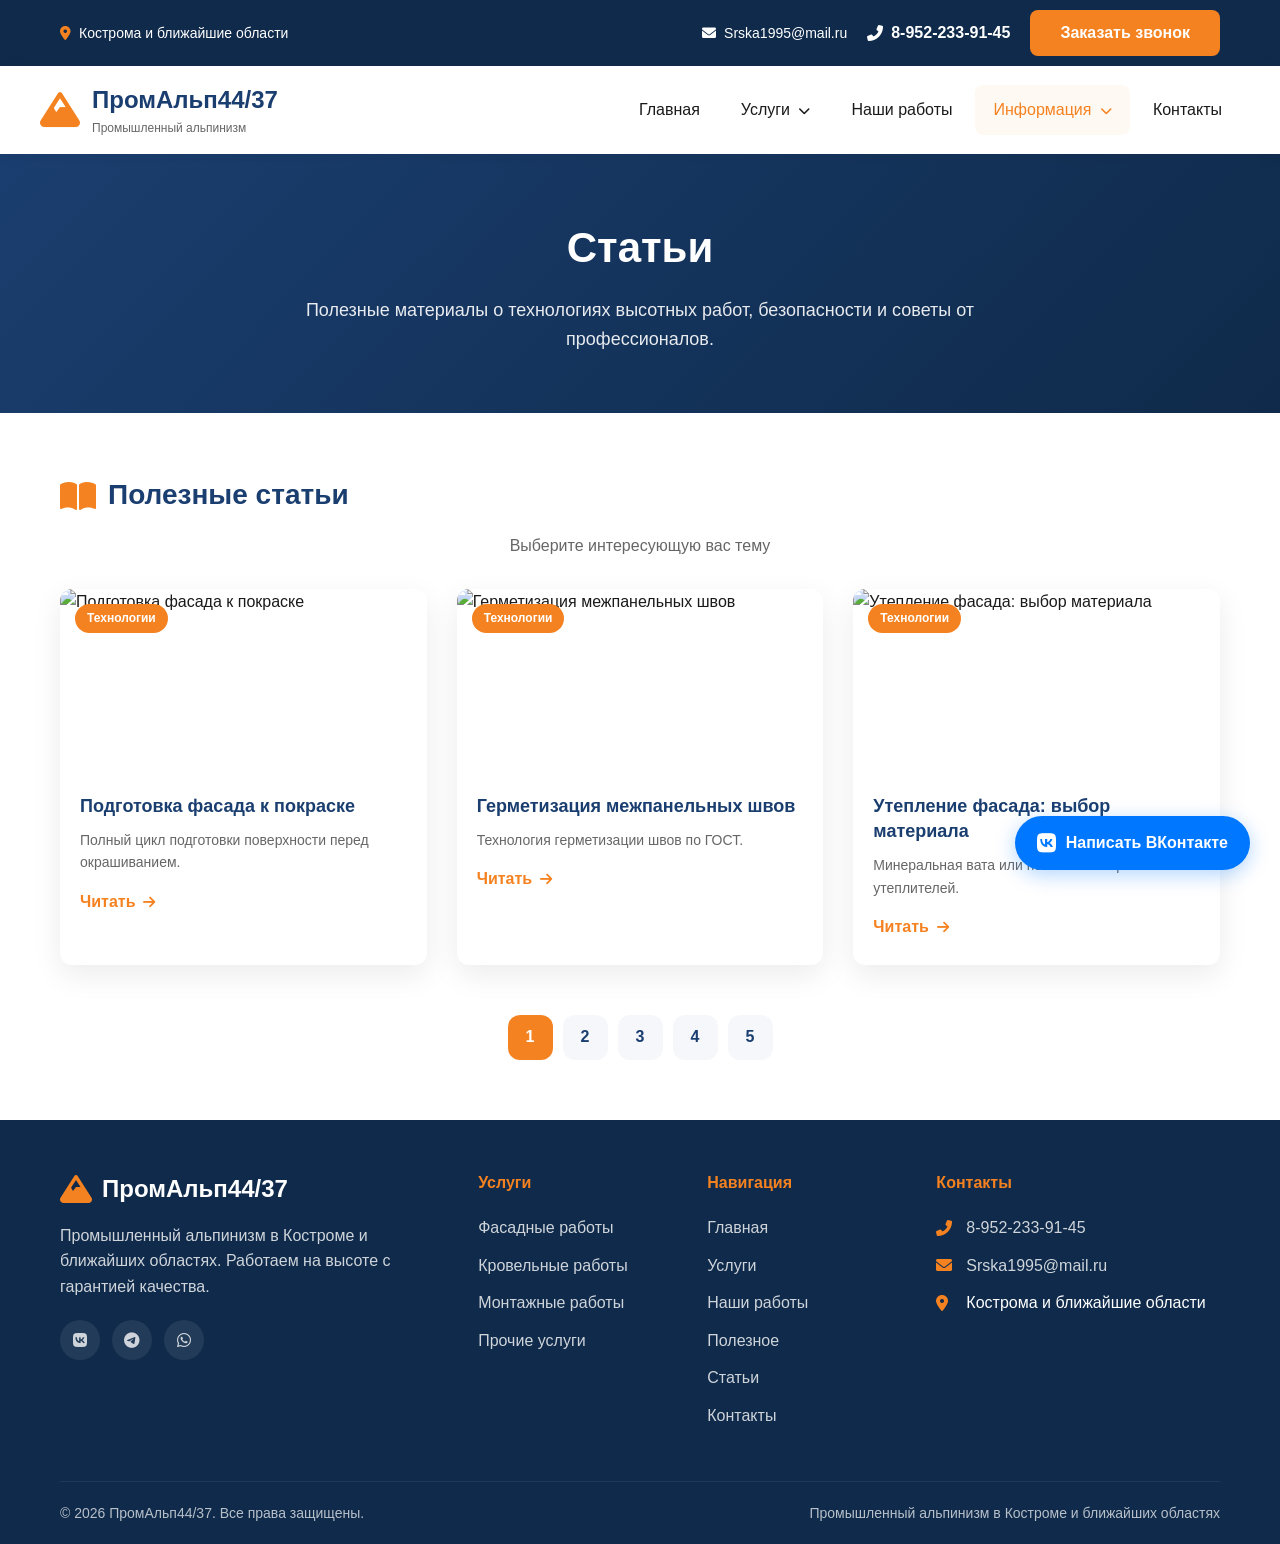
==== articles.html @ c2d3ed75 "Add files via upload" ====
<!DOCTYPE html>
<html lang="ru">
<head>
    <meta charset="UTF-8">
    <meta name="viewport" content="width=device-width, initial-scale=1.0">
    <title>Статьи — ПромАльп44/37</title>

    <!-- Favicon -->
    <link rel="icon" href="data:image/svg+xml,%3Csvg xmlns='http://www.w3.org/2000/svg' viewBox='0 0 100 100'%3E%3Ctext y='.9em' font-size='85'%3E🏔️%3C/text%3E%3C/svg%3E">

    <link rel="stylesheet" href="style.css">
    <link rel="stylesheet" href="https://cdnjs.cloudflare.com/ajax/libs/font-awesome/6.0.0/css/all.min.css">

    <style>
        .page-header {
            background: linear-gradient(135deg, var(--primary) 0%, var(--primary-dark) 100%);
            color: var(--white);
            padding: 60px 0;
            text-align: center;
        }

        .page-header h1 {
            font-size: 42px;
            margin-bottom: 15px;
        }

        .page-header p {
            font-size: 18px;
            opacity: 0.9;
            max-width: 700px;
            margin: 0 auto;
        }

        .articles-content {
            padding: 60px 0;
            background: var(--white);
        }

        .section-title {
            font-size: 28px;
            font-weight: 700;
            color: var(--primary);
            margin-bottom: 15px;
            display: flex;
            align-items: center;
            gap: 12px;
        }

        .section-title i {
            color: var(--secondary);
            font-size: 32px;
        }

        .section-subtitle {
            color: var(--gray);
            margin-bottom: 30px;
            font-size: 16px;
        }

        .articles-grid {
            display: grid;
            grid-template-columns: repeat(3, 1fr);
            gap: 30px;
        }

        .article-card {
            background: var(--white);
            border-radius: var(--border-radius);
            overflow: hidden;
            box-shadow: var(--shadow);
            transition: transform 0.3s, box-shadow 0.3s;
        }

        .article-card:hover {
            transform: translateY(-5px);
            box-shadow: 0 15px 40px rgba(0,0,0,0.12);
        }

        .article-card__image {
            height: 180px;
            overflow: hidden;
            position: relative;
        }

        .article-card__image img {
            width: 100%;
            height: 100%;
            object-fit: cover;
            transition: transform 0.5s;
        }

        .article-card:hover .article-card__image img {
            transform: scale(1.05);
        }

        .article-card__category {
            position: absolute;
            top: 15px;
            left: 15px;
            background: var(--secondary);
            color: var(--white);
            padding: 5px 12px;
            border-radius: 30px;
            font-size: 12px;
            font-weight: 600;
        }

        .article-card__content {
            padding: 25px 20px;
        }

        .article-card__title {
            font-size: 18px;
            font-weight: 700;
            color: var(--primary);
            margin-bottom: 10px;
            line-height: 1.4;
        }

        .article-card__excerpt {
            color: var(--gray);
            font-size: 14px;
            margin-bottom: 15px;
            line-height: 1.6;
        }

        .article-card__link {
            color: var(--secondary);
            text-decoration: none;
            font-weight: 600;
            display: flex;
            align-items: center;
            gap: 8px;
            cursor: pointer;
        }

        .article-card__link i {
            font-size: 14px;
            transition: transform 0.3s;
        }

        .article-card__link:hover i {
            transform: translateX(5px);
        }

        .modal {
            display: none;
            position: fixed;
            top: 0;
            left: 0;
            width: 100%;
            height: 100%;
            background: rgba(0,0,0,0.7);
            z-index: 9999;
            align-items: center;
            justify-content: center;
            padding: 20px;
        }

        .modal.active {
            display: flex;
        }

        .modal-content {
            background: var(--white);
            border-radius: var(--border-radius);
            max-width: 800px;
            width: 100%;
            max-height: 80vh;
            overflow-y: auto;
            box-shadow: 0 20px 40px rgba(0,0,0,0.3);
        }

        .modal-header {
            padding: 25px 30px;
            border-bottom: 1px solid #eee;
            display: flex;
            align-items: center;
            justify-content: space-between;
            position: sticky;
            top: 0;
            background: var(--white);
            z-index: 10;
        }

        .modal-header h2 {
            font-size: 24px;
            color: var(--primary);
            margin: 0;
        }

        .modal-close {
            width: 40px;
            height: 40px;
            border-radius: 50%;
            background: var(--light);
            border: none;
            font-size: 20px;
            cursor: pointer;
            display: flex;
            align-items: center;
            justify-content: center;
            color: var(--gray);
            transition: all 0.3s;
        }

        .modal-close:hover {
            background: var(--secondary);
            color: var(--white);
        }

        .modal-body {
            padding: 30px;
        }

        .modal-body h3 {
            color: var(--primary);
            margin: 25px 0 15px;
            font-size: 20px;
        }

        .modal-body h3:first-of-type {
            margin-top: 0;
        }

        .modal-body p {
            color: var(--gray);
            line-height: 1.7;
            margin-bottom: 15px;
        }

        .modal-body ul, .modal-body ol {
            margin: 15px 0 20px 20px;
            color: var(--gray);
            line-height: 1.7;
        }

        .modal-body li {
            margin-bottom: 8px;
        }

        .modal-body .highlight-box {
            background: var(--light);
            padding: 20px;
            border-radius: var(--border-radius);
            margin: 20px 0;
            border-left: 4px solid var(--secondary);
        }

        .pagination {
            display: flex;
            justify-content: center;
            gap: 10px;
            margin-top: 50px;
        }

        .pagination-btn {
            width: 45px;
            height: 45px;
            border-radius: 12px;
            background: var(--light);
            border: none;
            font-size: 16px;
            font-weight: 600;
            color: var(--primary);
            cursor: pointer;
            transition: all 0.3s;
        }

        .pagination-btn:hover {
            background: var(--secondary);
            color: var(--white);
        }

        .pagination-btn.active {
            background: var(--secondary);
            color: var(--white);
        }

        @media (max-width: 992px) {
            .articles-grid { grid-template-columns: repeat(2, 1fr); }
        }

        @media (max-width: 768px) {
            .page-header h1 { font-size: 32px; }
            .articles-grid { grid-template-columns: 1fr; }
            .modal-content { max-width: 95%; }
        }
    </style>
</head>
<body>
    <div class="top-bar">
        <div class="container top-bar__container">
            <div class="top-bar__left">
                <span><i class="fas fa-map-marker-alt"></i> Кострома и ближайшие области</span>
            </div>
            <div class="top-bar__right">
                <a href="mailto:Srska1995@mail.ru"><i class="fas fa-envelope"></i> Srska1995@mail.ru</a>
                <a href="tel:+79522339145" class="top-bar__phone"><i class="fas fa-phone-alt"></i> 8-952-233-91-45</a>
                <button class="btn btn-small btn-callback">Заказать звонок</button>
            </div>
        </div>
    </div>

    <header class="header">
        <div class="container header__container">
            <a href="index.html" class="logo">
                <i class="fas fa-mountain"></i>
                <div class="logo__text">
                    <span class="logo__title">ПромАльп44/37</span>
                    <span class="logo__subtitle">Промышленный альпинизм</span>
                </div>
            </a>

            <nav class="nav">
                <button class="mobile-toggle" id="mobile-toggle"><i class="fas fa-bars"></i></button>
                <ul class="nav-menu" id="nav-menu">
                    <li class="nav-item"><a href="index.html" class="nav-link">Главная</a></li>

                    <li class="nav-item dropdown">
                        <a href="services.html" class="nav-link dropdown-toggle">Услуги <i class="fas fa-chevron-down"></i></a>
                        <div class="mega-menu mega-menu--services">
                            <div class="container mega-menu__container" style="grid-template-columns: repeat(2, 1fr); max-width: 550px; gap: 20px;">
                                <div class="mega-menu__column">
                                    <h4><i class="fas fa-building"></i> Фасадные работы</h4>
                                    <ul>
                                        <li><a href="services.html?tab=facade">Утепление фасада</a></li>
                                        <li><a href="services.html?tab=facade">Герметизация швов</a></li>
                                        <li><a href="services.html?tab=facade">Покраска фасада</a></li>
                                        <li><a href="services.html?tab=facade">Мойка окон</a></li>
                                        <li><a href="services.html?tab=facade">Мойка фасада</a></li>
                                    </ul>
                                    <h4 style="margin-top: 20px;"><i class="fas fa-home"></i> Кровельные работы</h4>
                                    <ul>
                                        <li><a href="services.html?tab=roof">Чистка снега</a></li>
                                        <li><a href="services.html?tab=roof">Удаление наледи</a></li>
                                        <li><a href="services.html?tab=roof">Удаление сосулек</a></li>
                                        <li><a href="services.html?tab=roof">Монтаж водостоков</a></li>
                                        <li><a href="services.html?tab=roof">Снегозадержатели</a></li>
                                    </ul>
                                </div>
                                <div class="mega-menu__column">
                                    <h4><i class="fas fa-tools"></i> Монтажные работы</h4>
                                    <ul>
                                        <li><a href="services.html?tab=mount">Монтаж кондиционеров</a></li>
                                        <li><a href="services.html?tab=mount">Монтаж рекламы</a></li>
                                    </ul>
                                    <h4 style="margin-top: 20px;"><i class="fas fa-tree"></i> Прочие услуги</h4>
                                    <ul>
                                        <li><a href="services.html?tab=other">Демонтажные работы</a></li>
                                        <li><a href="services.html?tab=other">Спил деревьев</a></li>
                                    </ul>
                                </div>
                            </div>
                        </div>
                    </li>

                    <li class="nav-item"><a href="portfolio.html" class="nav-link">Наши работы</a></li>

                    <li class="nav-item dropdown">
                        <a href="#" class="nav-link active dropdown-toggle">Информация <i class="fas fa-chevron-down"></i></a>
                        <div class="mega-menu mega-menu--info">
                            <div class="container mega-menu__container" style="grid-template-columns: repeat(2, 1fr); max-width: 500px;">
                                <div class="mega-menu__column"><h4><i class="fas fa-toolbox"></i> Полезное</h4><ul><li><a href="useful.html">Снаряжение</a></li><li><a href="useful.html#calculator">Калькулятор</a></li></ul></div>
                                <div class="mega-menu__column"><h4><i class="fas fa-book-open"></i> Статьи</h4><ul><li><a href="articles.html">Все статьи</a></li><li><a href="articles.html?page=1">Технологии</a></li><li><a href="articles.html?page=2">Безопасность</a></li><li><a href="articles.html?page=3">Советы</a></li></ul></div>
                            </div>
                        </div>
                    </li>

                    <li class="nav-item"><a href="contacts.html" class="nav-link">Контакты</a></li>
                </ul>
            </nav>
        </div>
    </header>

    <section class="page-header">
        <div class="container">
            <h1>Статьи</h1>
            <p>Полезные материалы о технологиях высотных работ, безопасности и советы от профессионалов.</p>
        </div>
    </section>

    <section class="articles-content">
        <div class="container">
            <h2 class="section-title"><i class="fas fa-book-open"></i>Полезные статьи</h2>
            <p class="section-subtitle">Выберите интересующую вас тему</p>

            <div class="articles-grid" id="articles-container"></div>

            <div class="pagination" id="pagination">
                <button class="pagination-btn active" data-page="1">1</button>
                <button class="pagination-btn" data-page="2">2</button>
                <button class="pagination-btn" data-page="3">3</button>
                <button class="pagination-btn" data-page="4">4</button>
                <button class="pagination-btn" data-page="5">5</button>
            </div>
        </div>
    </section>

    <div class="modal" id="article-modal">
        <div class="modal-content">
            <div class="modal-header">
                <h2 id="modal-title"></h2>
                <button class="modal-close" onclick="closeModal()">&times;</button>
            </div>
            <div class="modal-body" id="modal-body"></div>
        </div>
    </div>

    <footer class="footer">
        <div class="container">
            <div class="footer__top">
                <div class="footer__col">
                    <div class="footer__logo"><i class="fas fa-mountain"></i><span>ПромАльп44/37</span></div>
                    <p>Промышленный альпинизм в Костроме и ближайших областях. Работаем на высоте с гарантией качества.</p>
                    <div class="footer__social"><a href="#"><i class="fab fa-vk"></i></a><a href="#"><i class="fab fa-telegram"></i></a><a href="#"><i class="fab fa-whatsapp"></i></a></div>
                </div>
                <div class="footer__col"><h4>Услуги</h4><ul><li><a href="services.html?tab=facade">Фасадные работы</a></li><li><a href="services.html?tab=roof">Кровельные работы</a></li><li><a href="services.html?tab=mount">Монтажные работы</a></li><li><a href="services.html?tab=other">Прочие услуги</a></li></ul></div>
                <div class="footer__col"><h4>Навигация</h4><ul><li><a href="index.html">Главная</a></li><li><a href="services.html">Услуги</a></li><li><a href="portfolio.html">Наши работы</a></li><li><a href="useful.html">Полезное</a></li><li><a href="articles.html">Статьи</a></li><li><a href="contacts.html">Контакты</a></li></ul></div>
                <div class="footer__col"><h4>Контакты</h4><ul class="footer__contacts"><li><i class="fas fa-phone-alt"></i><a href="tel:+79522339145">8-952-233-91-45</a></li><li><i class="fas fa-envelope"></i><a href="mailto:Srska1995@mail.ru">Srska1995@mail.ru</a></li><li><i class="fas fa-map-marker-alt"></i>Кострома и ближайшие области</li></ul></div>
            </div>
            <div class="footer__bottom"><p>© 2026 ПромАльп44/37. Все права защищены.</p><p>Промышленный альпинизм в Костроме и ближайших областях</p></div>
        </div>
    </footer>

    <a href="https://vk.com/write-12345678" class="vk-button" target="_blank"><i class="fab fa-vk"></i><span>Написать ВКонтакте</span></a>

    <script src="script.js"></script>

    <script>
        const articlesData = {
            1: [
                {title:'Подготовка фасада к покраске',excerpt:'Полный цикл подготовки поверхности перед окрашиванием.',category:'Технологии',image:'https://formula-v.ru/images/Okraska-fasadov3.jpg',content:`<h3>Этапы подготовки фасада</h3><h4>1. Очистка поверхности</h4><p>Удаление старой краски, грязи, высолов. Используются мойки высокого давления, пескоструйные аппараты или химические смывки. Это самый важный этап, от которого зависит долговечность нового покрытия.</p><h4>2. Ремонт трещин и сколов</h4><p>Все дефекты заделываются ремонтными составами. Глубокие трещины расшиваются и заполняются герметиком. Если пропустить этот шаг, краска быстро потрескается в этих местах.</p><h4>3. Грунтовка</h4><p>Обязательный этап! Грунтовка улучшает адгезию (сцепление) краски, уменьшает её расход, защищает от грибка и плесени. Для фасадов лучше использовать грунтовку глубокого проникновения.</p><h4>4. Шпаклёвка (при необходимости)</h4><p>Для выравнивания поверхности перед покраской, если есть значительные неровности.</p><h4>5. Финишная окраска</h4><p>Нанесение краски в 2-3 слоя с промежуточной сушкой. Первый слой — самый важный, он должен быть тонким и равномерным.</p><div class="highlight-box"><strong>Совет:</strong> Не красьте фасад в дождь, при сильном ветре или на солнцепёке. Оптимальная температура +10°C до +25°C.</div>`},
                {title:'Герметизация межпанельных швов',excerpt:'Технология герметизации швов по ГОСТ.',category:'Технологии',image:'https://prom-alp24.ru/wp-content/uploads/2020/06/первичка-2-1024x512.jpg',content:`<h3>Почему важна герметизация?</h3><p>Через негерметичные швы уходит до 40% тепла, проникает влага, образуется плесень, разрушается фасад. В панельных домах это одна из главных причин промерзания стен.</p><h3>Технология «тёплый шов» (по ГОСТ)</h3><ol><li><strong>Вскрытие шва</strong> — удаление старого герметика, очистка полости от мусора и пыли.</li><li><strong>Укладка утеплителя</strong> — в шов укладывается вилатерм (вспененный полиэтилен) нужного диаметра. Он должен сидеть плотно, с небольшим сжатием.</li><li><strong>Герметизация</strong> — поверх вилатерма наносится мастика или полиуретановый герметик слоем не менее 3-5 мм.</li><li><strong>Выравнивание</strong> — герметик разравнивается шпателем заподлицо с фасадом для эстетичного вида.</li></ol><h3>Материалы</h3><ul><li><strong>Вилатерм</strong> — утеплитель, выпускается диаметром 10-60 мм.</li><li><strong>Герметик полиуретановый</strong> — самый долговечный (до 15 лет), эластичный.</li><li><strong>Герметик силиконовый</strong> — для швов с малой деформацией.</li><li><strong>Мастика битумная</strong> — для кровельных работ.</li></ul><div class="highlight-box"><strong>Гарантия:</strong> При правильном выполнении герметизация служит 10-15 лет.</div>`},
                {title:'Утепление фасада: выбор материала',excerpt:'Минеральная вата или пенопласт? Сравнение утеплителей.',category:'Технологии',image:'https://50.img.avito.st/image/1/1.ntFO_7aDMjggV9Iyftm72kNeMD7wVOgxGlQwOvZCMjLaUAjy-Vw.rhb_4RkakMegrSfgkwH0rq7jIeD-p_q-DllT1XUFEEM',content:`<h3>Минеральная (каменная) вата</h3><p><strong>Плюсы:</strong> Не горит, паропроницаема (стены «дышат»), хорошая звукоизоляция, долговечность до 50 лет. Экологичный материал.</p><p><strong>Минусы:</strong> Дороже пенопласта, тяжелее, требует обязательной защиты от влаги (намокания).</p><p><strong>Цена:</strong> от 2500 ₽/м² с работой.</p><h3>Пенополистирол (пенопласт)</h3><p><strong>Плюсы:</strong> Дешёвый, лёгкий, не впитывает влагу, прост в монтаже.</p><p><strong>Минусы:</strong> Горюч, паронепроницаем (стены не дышат), любят грызуны, срок службы 15-20 лет.</p><p><strong>Цена:</strong> от 1800 ₽/м² с работой.</p><h3>Экструдированный пенополистирол (XPS)</h3><p><strong>Применение:</strong> Идеален для цоколя, фундамента, отмостки. Очень прочный и не боится воды.</p><div class="highlight-box"><strong>Рекомендация:</strong> Для жилых домов и квартир всегда выбирайте минеральную вату — она безопаснее и долговечнее. Пенопласт подходит только для нежилых помещений или временных построек.</div>`}
            ],
            2: [
                {title:'Очистка кровли от снега: правила безопасности',excerpt:'Как правильно чистить крышу, чтобы не повредить покрытие.',category:'Безопасность',image:'https://pro-alpinizm.ru/wp-content/uploads/2025/01/uborka-snega-s-krysh-1.jpg',content:`<h3>Почему важно чистить крышу?</h3><p>Снеговая нагрузка может превысить несущую способность кровли, что приводит к обрушению. Наледь и сосульки опасны для людей, автомобилей и водостоков.</p><h3>Правила безопасной очистки</h3><ul><li>Работать только со страховкой, даже на пологой крыше.</li><li>Использовать пластиковые лопаты, чтобы не повредить покрытие (особенно металлочерепицу и мягкую кровлю).</li><li>Не сбрасывать снег на провода, кондиционеры, козырьки.</li><li>Ограждать опасную зону внизу сигнальной лентой на расстоянии 5-10 метров от стены.</li><li>Не работать в одиночку — обязательно напарник для страховки и подачи инструмента.</li></ul><h3>Особенности для разных покрытий</h3><ul><li><strong>Металлочерепица и профнастил</strong> — оставлять 5-10 см снега, чтобы не поцарапать полимерное покрытие.</li><li><strong>Мягкая кровля</strong> — только пластиковые лопаты, без усилий, чтобы не сорвать гранулят.</li><li><strong>Шифер</strong> — ходить только по трапам, так как это очень хрупкий материал!</li><li><strong>Фальцевая кровля</strong> — аккуратно, не деформировать фальцы.</li></ul><div class="highlight-box"><strong>Важно!</strong> Никогда не сбивайте сосульки молотком или ломом — это повреждает водостоки и фасад. Используйте специальные скребки или горячую воду (в крайнем случае).</div>`},
                {title:'Монтаж кондиционера на высоте',excerpt:'Особенности установки внешнего блока на фасаде многоэтажки.',category:'Технологии',image:'https://avatars.mds.yandex.net/i?id=ea22365a8e24bc9c106483fe14aad7d3_l-5480282-images-thumbs&n=13',content:`<h3>Что нужно для монтажа</h3><ul><li>Промышленный альпинист с допуском к высотным работам.</li><li>Кронштейны, подходящие под вес блока и материал стены (кирпич, бетон, сэндвич-панели).</li><li>Инструмент: перфоратор, уровень, гаечные ключи, динамометрический ключ.</li><li>Страховка инструмента от падения (специальные темляки).</li><li>Система полиспаста или лебёдка для подъёма блока.</li></ul><h3>Этапы монтажа</h3><ol><li><strong>Разметка</strong> — определение места установки с учётом доступа воздуха и удобства обслуживания. Минимальное расстояние до потолка — 10-15 см.</li><li><strong>Крепление кронштейнов</strong> — сверление отверстий, установка химических или распорных анкеров.</li><li><strong>Подъём блока</strong> — с использованием верёвок и системы полиспаста. Блок должен быть надёжно закреплён на верёвке.</li><li><strong>Фиксация блока</strong> — затяжка гаек с рекомендованным усилием, проверка горизонтали уровнем.</li><li><strong>Подключение коммуникаций</strong> — прокладка трассы, подключение электрики, вакуумирование системы.</li></ol><h3>Особенности зимнего монтажа</h3><p>При температуре ниже -10°C требуются специальные зимние комплекты для кондиционера (подогрев картера компрессора, дренажа). Также сложнее работать с медными трубами.</p><div class="highlight-box"><strong>Совет:</strong> Не устанавливайте внешний блок под прямыми солнечными лучами (перегрев) или в местах скопления снега. Обеспечьте свободный доступ для сервисного обслуживания.</div>`},
                {title:'Спил аварийных деревьев частями',excerpt:'Технология безопасного удаления деревьев в стеснённых условиях.',category:'Технологии',image:'https://avatars.mds.yandex.net/i?id=42317effc8daacaeb8977ae13526a4b0435c576f-5863201-images-thumbs&n=13',content:`<h3>Когда требуется спил дерева частями?</h3><p>Метод применяется, когда нет свободного пространства для валки дерева целиком: в плотной городской застройке, рядом со зданиями, линиями электропередач, заборами.</p><h3>Методы спила</h3><ul><li><strong>С использованием автовышки</strong> — самый безопасный и быстрый способ, если есть подъезд.</li><li><strong>Методом промышленного альпинизма</strong> — когда техника не может подъехать. Альпинист поднимается по стволу, закрепляется и спиливает дерево по частям сверху вниз.</li></ul><h3>Техника безопасности при работе альпинистом</h3><ul><li>Ограждение опасной зоны радиусом, равным высоте дерева плюс 5 метров.</li><li>Использование каски с защитой лица, очков, перчаток, спецобуви с защитой от пореза.</li><li>Надёжная страховка альпиниста к стволу и независимая страховочная верёвка.</li><li>Контролируемый спуск спиленных частей на верёвке (ни в коем случае не свободный сброс!).</li></ul><h3>Что входит в стоимость услуги</h3><ul><li>Выезд специалиста, оценка и составление плана работ.</li><li>Непосредственно спил дерева.</li><li>Уборка и вывоз порубочных остатков (веток и ствола).</li><li>Уборка территории от опилок и мелкого мусора.</li></ul><div class="highlight-box"><strong>Важно:</strong> Для спиливания деревьев в городе часто требуется разрешение (порубочный билет). Уточняйте этот момент у заказчика.</div>`}
            ],
            3: [
                {title:'Мойка окон на высоте: технология',excerpt:'Как профессионально моют окна в небоскрёбах и на высоте.',category:'Технологии',image:'https://static.tildacdn.com/tild3232-3139-4165-b361-663163366566/___69.png',content:`<h3>Методы мойки окон на высоте</h3><ul><li><strong>Промышленный альпинизм</strong> — универсальный метод для любого здания, где нет технической возможности использовать люльки.</li><li><strong>Люльки и фасадные подъёмники</strong> — если здание оборудовано такими системами.</li><li><strong>Телескопические штанги с подачей воды</strong> — для окон до 3-4 этажа, где не требуется выход на фасад.</li></ul><h3>Процесс профессиональной мойки (альпинистами)</h3><ol><li><strong>Подготовка:</strong> Обильное смачивание стекла и рамы водой для размягчения грязи.</li><li><strong>Нанесение моющего раствора:</strong> Используется специальный концентрат для стёкол, который не оставляет разводов.</li><li><strong>Очистка:</strong> Губкой или мягкой щёткой с телескопической ручкой удаляется основная грязь.</li><li><strong>Удаление раствора:</strong> Резиновым сгоном (сквиджем) вода сгоняется сверху вниз или горизонтально.</li><li><strong>Финишная протирка:</strong> Насухо микрофиброй, полировка стёкол для удаления оставшихся разводов.</li></ol><h3>Что входит в стоимость</h3><ul><li>Выезд бригады на объект.</li><li>Профессиональные моющие средства и инвентарь.</li><li>Работа промышленных альпинистов.</li><li>Уборка подоконников и отливов от грязной воды после работ.</li></ul><div class="highlight-box"><strong>Периодичность:</strong> Рекомендуется мыть фасадные окна 2 раза в год — весной (после таяния снега) и осенью (перед зимой).</div>`},
                {title:'Промышленный альпинизм зимой',excerpt:'Особенности высотных работ в холодное время года.',category:'Советы',image:'https://roof-1.ru/wp-content/uploads/2022/10/Очистка-от-снега-10-800x601.jpg',content:`<h3>Ограничения по погоде</h3><p>Работы на высоте прекращаются при следующих условиях:</p><ul><li>Температура воздуха ниже -25°C (при более низких температурах снаряжение теряет свои свойства, повышается риск обморожений).</li><li>Скорость ветра более 10 м/с (сильно раскачивает альпиниста, затрудняет контроль).</li><li>Сильный снегопад, метель, гололёд, гроза.</li></ul><h3>Особенности снаряжения зимой</h3><ul><li><strong>Одежда:</strong> Многослойная утеплённая спецодежда, не стесняющая движений. Обязательно термобельё, флисовая кофта, мембранная куртка.</li><li><strong>Перчатки:</strong> Тёплые, но сохраняющие чувствительность для работы с карабинами и узлами. Часто используются две пары: тонкие тактические и сверху тёплые верхонки.</li><li><strong>Обувь:</strong> Утеплённая, с нескользящей подошвой, совместимая с зажимами и педалями.</li><li><strong>Верёвки:</strong> Обязательно с водоотталкивающей пропиткой (маркировка Dry). Мокрая верёвка на морозе становится колом и теряет прочность.</li><li><strong>Термос с горячим чаем</strong> — обязательный элемент экипировки.</li></ul><h3>Зимние услуги, которые мы предлагаем</h3><ul><li>Очистка кровли от снега и наледи.</li><li>Удаление сосулек с карнизов и козырьков.</li><li>Монтаж и ремонт снегозадержателей.</li><li>Аварийный ремонт кровли в зимний период.</li></ul><div class="highlight-box"><strong>Совет:</strong> Планируйте зимние высотные работы заранее. В пик сезона (декабрь-февраль) у альпинистов очень высокая загрузка.</div>`},
                {title:'Виды герметиков для фасадных работ',excerpt:'Какой герметик выбрать для разных типов швов и поверхностей.',category:'Технологии',image:'https://anika.by/oc-content/uploads/246/108927.jpg',content:`<h3>Полиуретановые герметики</h3><p>Самые популярные для фасадных работ. Обладают отличной адгезией к бетону, кирпичу, металлу. Эластичные (выдерживают растяжение до 200-300%), долговечные (до 15 лет), устойчивы к УФ-излучению и атмосферным воздействиям. Идеальны для герметизации межпанельных и деформационных швов.</p><h3>Силиконовые герметики</h3><p>Для швов с малой деформацией. Отличная адгезия к стеклу, керамике, эмалям. Бывают нейтральные и кислотные (кислотные нельзя использовать на металле и камне, вызывают коррозию). Хорошо подходят для герметизации оконных отливов и примыканий к остеклению.</p><h3>Акриловые герметики</h3><p>Недорогие, экологичные, можно красить. Но менее эластичные и долговечные, чем полиуретан. Со временем могут выцветать и трескаться. Подходят для внутренних работ или для заделки небольших трещин в штукатурке.</p><h3>Битумные и бутилкаучуковые герметики</h3><p>Специализированные материалы для кровельных работ, гидроизоляции фундаментов и цоколей. Обладают отличной адгезией к битумным поверхностям, рубероиду, металлу.</p><div class="highlight-box"><strong>Рекомендация:</strong> Для фасадных швов всегда выбирайте качественный полиуретановый герметик проверенных брендов (например, Soudal, Tytan, Sikaflex).</div>`}
            ],
            4: [
                {title:'Монтаж водосточной системы',excerpt:'Виды водостоков, расчёт количества и правила установки.',category:'Технологии',image:'https://sk-r.ru/wp-content/uploads/2025/08/ocnjovjmrv.jpg',content:`<h3>Виды водосточных систем</h3><ul><li><strong>Пластиковые (ПВХ)</strong> — не ржавеют, лёгкие, недорогие, но менее прочные и могут треснуть на морозе, если в них замёрзнет вода. Срок службы 15-20 лет.</li><li><strong>Металлические (оцинкованная сталь, сталь с полимерным покрытием)</strong> — прочные, долговечные (30-50 лет), не боятся морозов. Дороже пластика, требуют аккуратного монтажа, чтобы не поцарапать покрытие.</li><li><strong>Медные</strong> — премиум-сегмент, срок службы 100+ лет, очень дорогие. Со временем покрываются благородной патиной.</li></ul><h3>Расчёт водостока</h3><ul><li>Площадь ската кровли определяет диаметр желобов и труб. Для площади до 100 м² — желоб 125 мм, труба 90 мм. Свыше 100 м² — желоб 150 мм, труба 100 мм.</li><li>На каждые 10 метров желоба устанавливается одна водосточная труба.</li><li>Уклон желоба должен составлять 3-5 мм на 1 метр длины для нормального стока воды.</li></ul><h3>Этапы монтажа</h3><ol><li><strong>Разметка и установка кронштейнов</strong> с учётом уклона.</li><li><strong>Укладка желобов</strong> в кронштейны, соединение между собой муфтами.</li><li><strong>Установка водоприёмных воронок</strong> в самых низких точках желоба.</li><li><strong>Монтаж водосточных труб</strong> и колен (отметов) для отвода воды от фундамента.</li><li><strong>Крепление труб к стене</strong> хомутами с шагом 1.5-2 метра.</li></ol><div class="highlight-box"><strong>Совет:</strong> Устанавливайте водостоки до наступления заморозков. Зимой монтаж возможен, но сложнее и менее надёжен (особенно для пластика).</div>`},
                {title:'Установка снегозадержателей',excerpt:'Зачем нужны снегозадержатели и как их правильно монтировать.',category:'Технологии',image:'https://avatars.mds.yandex.net/i?id=d4364af59062c08ad595392aafd5d386d47034fb-4935395-images-thumbs&n=13',content:`<h3>Зачем нужны снегозадержатели?</h3><p>Они предотвращают лавинообразный сход снега с крыши, который может повредить водостоки, фасад, припаркованные автомобили и, самое главное, травмировать людей.</p><h3>Виды снегозадержателей</h3><ul><li><strong>Трубчатые</strong> — самые надёжные и распространённые. Состоят из кронштейнов и двух труб. Подходят для металлочерепицы, профнастила, фальцевой кровли.</li><li><strong>Уголковые (пластинчатые)</strong> — для фальцевой кровли и мягкой черепицы. Представляют собой треугольные пластины из оцинкованной стали.</li><li><strong>Решётчатые</strong> — для высоких снеговых нагрузок. Устанавливаются на кровлях с большим уклоном.</li><li><strong>Бугели (точечные)</strong> — для мягкой кровли, задерживают небольшие объёмы снега, предотвращая его сползание.</li></ul><h3>Правила монтажа</h3><ul><li>Устанавливаются над несущей стеной, а не на карнизном свесе. Иначе снег может вырвать их вместе с кровельным материалом.</li><li>Первый ряд — на расстоянии 30-50 см от карниза.</li><li>При длине ската более 5-6 метров устанавливают второй ряд снегозадержателей.</li><li>Крепление ТОЛЬКО в обрешётку, а не в кровельный материал! Для этого используются длинные саморезы с уплотнительными резинками.</li></ul><div class="highlight-box"><strong>Важно!</strong> Не экономьте на снегозадержателях — их отсутствие может привести к серьёзным последствиям и судебным искам.</div>`},
                {title:'Демонтаж конструкций на высоте',excerpt:'Как безопасно демонтировать старые или аварийные конструкции.',category:'Технологии',image:'https://tyumen.na-vysote.pro/sites/default/files/kcfinder/images/montazh-dyuralajta-1024x576.jpg',content:`<h3>Что можно демонтировать</h3><ul><li>Старые кондиционеры и кронштейны.</li><li>Рекламные баннеры, вывески, объёмные буквы.</li><li>Водосточные системы и элементы кровли.</li><li>Аварийные конструкции (балконы, козырьки, лепнина).</li><li>Остекление и оконные рамы.</li></ul><h3>Методы демонтажа</h3><ul><li><strong>Ручной демонтаж</strong> — с использованием ручного инструмента (ключи, отвёртки, гвоздодёры).</li><li><strong>Механизированный</strong> — болгарка, перфоратор, гайковёрт. Требует особой осторожности и искробезопасности.</li><li><strong>Газорезка</strong> — для металлоконструкций. Требует соблюдения строжайших правил пожарной безопасности.</li><li><strong>Алмазная резка</strong> — для железобетона и кирпича. Минимум пыли и вибрации.</li></ul><h3>Особенности и техника безопасности</h3><ul><li>Обязательное ограждение опасной зоны внизу.</li><li>Контролируемый спуск демонтированных элементов на верёвках (использование полиспаста или лебёдки).</li><li>Сортировка строительного мусора (металл, бетон, пластик) для дальнейшей утилизации.</li><li>Организация вывоза строительного мусора с объекта.</li></ul><div class="highlight-box"><strong>Важно!</strong> Демонтаж на высоте — один из самых опасных видов работ. Доверяйте его только профессионалам с опытом и допусками.</div>`}
            ],
            5: [
                {title:'Техника безопасности при работе на высоте',excerpt:'Основные правила, которые спасают жизни.',category:'Безопасность',image:'https://avatars.dzeninfra.ru/get-zen_doc/271828/pub_65f95c5d6aa5424e8d13ed09_65f95fc2635df651e4068967/scale_1200',content:`<h3>Золотые правила безопасности</h3><ul><li><strong>Сертифицированное снаряжение:</strong> Используйте только промышленное альпинистское снаряжение, прошедшее сертификацию и регулярные проверки.</li><li><strong>Визуальный осмотр перед каждым использованием:</strong> Проверяйте верёвки на повреждения оплётки, карабины — на трещины и исправность муфт, обвязку — на потёртости.</li><li><strong>Напарник:</strong> Никогда не работайте в одиночку. Напарник страхует, подаёт инструмент и может оказать первую помощь.</li><li><strong>Ограждение опасной зоны:</strong> Внизу под местом работы обязательно должна быть огорожена зона сигнальной лентой.</li><li><strong>Учёт погодных условий:</strong> При сильном ветре, дожде, снегопаде или грозе работы немедленно прекращаются.</li></ul><h3>Что должно быть в аптечке альпиниста</h3><ul><li>Бинты стерильные и эластичные.</li><li>Жгут кровоостанавливающий (обязательно!).</li><li>Антисептик (хлоргексидин, перекись водорода).</li><li>Обезболивающее средство.</li><li>Атравматические ножницы, перчатки.</li><li>Спасательное покрывало (изотермическое).</li></ul><div class="highlight-box"><strong>Помните:</strong> Безопасность — это не просто правила, это ваша жизнь и здоровье. Никакая экономия времени или денег не стоит травмы.</div>`},
                {title:'Как часто нужно мыть фасад',excerpt:'Рекомендации по периодичности мойки фасадов.',category:'Советы',image:'https://gde.ru/images/img_ru/700/25/61/256186d9dc6c60248c9269cff7a86866.webp',content:`<h3>Факторы, влияющие на загрязнение фасада</h3><ul><li><strong>Близость к дорогам и промышленным зонам</strong> — выхлопные газы и копоть оседают на стенах.</li><li><strong>Материал фасада</strong> — светлые тона и пористые материалы (кирпич, штукатурка) пачкаются быстрее, чем гладкие и тёмные.</li><li><strong>Наличие деревьев и птиц</strong> — пыльца, листья, птичий помёт.</li><li><strong>Климатические условия</strong> — частые дожди и высокая влажность способствуют появлению мха и плесени.</li></ul><h3>Рекомендуемая периодичность</h3><ul><li><strong>Офисные и жилые здания (до 10 этажей)</strong> — 1-2 раза в год (весной и осенью).</li><li><strong>Здания у оживлённых дорог</strong> — 2-3 раза в год.</li><li><strong>Торговые центры и здания с высокой проходимостью</strong> — 3-4 раза в год или по мере загрязнения.</li><li><strong>Промышленные объекты</strong> — по индивидуальному графику, в зависимости от типа производства.</li></ul><h3>Признаки, что пора мыть фасад</h3><ul><li>Потеря цвета и «свежести» здания.</li><li>Появление высолов (белых пятен) на кирпичной кладке.</li><li>Плесень, грибок, мох на стенах (особенно с северной стороны).</li><li>Общее ощущение «неухоженности».</li></ul><div class="highlight-box"><strong>Совет:</strong> Регулярная мойка не только улучшает внешний вид, но и продлевает срок службы фасада, удаляя агрессивные загрязнения.</div>`},
                {title:'Виды верёвок для промальпа',excerpt:'Какую верёвку выбрать для высотных работ.',category:'Снаряжение',image:'https://verticalshop.ru/upload/iblock/96d/2015gkxwjug31xys2tramxxxomdqgndg/tipy_alpinistskoy_verevki.jpg',content:`<h3>Типы верёвок</h3><ul><li><strong>Статические (Static / Low Stretch)</strong> — минимальное растяжение под нагрузкой (менее 5%). Используются для подъёма и спуска, навески перил, спасработ. Это основной тип верёвки для промальпа.</li><li><strong>Динамические (Dynamic)</strong> — растягиваются под нагрузкой (до 40%), гасят энергию рывка при срыве. Используются для страховки, но не для постоянного подъёма/спуска.</li></ul><h3>Диаметр верёвки</h3><ul><li><strong>10-11 мм</strong> — универсальный диаметр для большинства высотных работ. Хорошо фиксируется в зажимах и спусковых устройствах.</li><li><strong>11.5-13 мм</strong> — для промышленного альпинизма, где важна повышенная износостойкость и прочность.</li><li><strong>8-9 мм</strong> — сдвоенные верёвки (двойник), лёгкие, для опытных альпинистов на больших перепадах высот.</li></ul><h3>Пропитка</h3><p>Верёвки с водоотталкивающей пропиткой (маркировка Dry) обязательны для работы на улице. Они не впитывают воду, не обмерзают зимой и служат дольше.</p><h3>Уход за верёвкой</h3><ul><li>Хранить в сухом проветриваемом месте, в чехле, защищённом от ультрафиолета.</li><li>Стирать только вручную или в специальных машинках для верёвок (без отжима!).</li><li>Избегать контакта с химикатами, маслами, острыми краями.</li></ul><div class="highlight-box"><strong>Срок службы:</strong> 3-5 лет при активном использовании, до 10 лет при редком (но не более 12 лет с даты производства).</div>`}
            ]
        };

        let currentPage = 1;

        function renderArticles(page) {
            const container = document.getElementById('articles-container');
            const articles = articlesData[page] || [];
            let html = '';
            articles.forEach(article => {
                html += `<div class="article-card"><div class="article-card__image"><img src="${article.image}" alt="${article.title}"><span class="article-card__category">${article.category}</span></div><div class="article-card__content"><h3 class="article-card__title">${article.title}</h3><p class="article-card__excerpt">${article.excerpt}</p><span class="article-card__link" onclick='openArticleModal(${JSON.stringify(article).replace(/'/g, "\\'")})'>Читать <i class="fas fa-arrow-right"></i></span></div></div>`;
            });
            container.innerHTML = html || '<p style="text-align:center;padding:40px;color:var(--gray);">Выберите страницу</p>';
            document.querySelectorAll('.pagination-btn').forEach(btn => btn.classList.toggle('active', parseInt(btn.dataset.page) === page));
        }

        function openArticleModal(article) {
            document.getElementById('modal-title').textContent = article.title;
            document.getElementById('modal-body').innerHTML = article.content;
            document.getElementById('article-modal').classList.add('active');
        }

        function closeModal() { document.getElementById('article-modal').classList.remove('active'); }

        function getPageFromUrl() { const p = parseInt(new URLSearchParams(window.location.search).get('page')); return (p >= 1 && p <= 5) ? p : 1; }

        window.addEventListener('DOMContentLoaded', () => {
            currentPage = getPageFromUrl();
            renderArticles(currentPage);
            document.querySelectorAll('.pagination-btn').forEach(btn => btn.addEventListener('click', function() {
                const page = parseInt(this.dataset.page);
                currentPage = page;
                renderArticles(page);
                const url = new URL(window.location);
                url.searchParams.set('page', page);
                window.history.pushState({}, '', url);
            }));
            document.getElementById('article-modal').addEventListener('click', e => { if (e.target === document.getElementById('article-modal')) closeModal(); });
        });

        document.addEventListener('keydown', e => { if (e.key === 'Escape') closeModal(); });
    </script>
</body>
</html>
---- style.css ----
* { margin: 0; padding: 0; box-sizing: border-box; }

:root {
    --primary: #1a3e6f;
    --primary-dark: #0f2a4a;
    --secondary: #f58220;
    --secondary-dark: #e06d10;
    --dark: #1a1a1a;
    --light: #f5f7fa;
    --gray: #666;
    --white: #fff;
    --vk: #0077ff;
    --shadow: 0 10px 30px rgba(0,0,0,0.08);
    --border-radius: 12px;
}

html, body {
    overflow-x: hidden !important;
    width: 100%;
    max-width: 100%;
}

body {
    font-family: 'Segoe UI', Tahoma, Geneva, Verdana, sans-serif;
    line-height: 1.6;
    color: var(--dark);
    background: var(--white);
}

.container {
    max-width: 1200px;
    margin: 0 auto;
    padding: 0 20px;
}

/* Убираем все маркеры списков */
ul, ol {
    list-style: none !important;
    padding-left: 0 !important;
    margin-left: 0 !important;
}

/* ========== ВЕРХНЯЯ ПАНЕЛЬ ========== */
.top-bar {
    background: var(--primary-dark);
    color: var(--white);
    padding: 10px 0;
    font-size: 14px;
}

.top-bar__container {
    display: flex;
    justify-content: space-between;
    align-items: center;
    flex-wrap: wrap;
    gap: 15px;
}

.top-bar__left {
    display: flex;
    gap: 25px;
}

.top-bar__left span {
    display: flex;
    align-items: center;
    gap: 8px;
}

.top-bar__left i {
    color: var(--secondary);
}

.top-bar__right {
    display: flex;
    align-items: center;
    gap: 20px;
}

.top-bar__right a {
    color: var(--white);
    text-decoration: none;
    display: flex;
    align-items: center;
    gap: 8px;
    transition: color 0.3s;
}

.top-bar__right a:hover {
    color: var(--secondary);
}

.top-bar__phone {
    font-weight: 700;
    font-size: 16px;
}

.btn-small {
    background: var(--secondary);
    color: var(--white);
    padding: 8px 16px;
    border-radius: 6px;
    font-size: 13px;
    border: none;
    cursor: pointer;
    font-weight: 600;
    transition: background 0.3s;
}

.btn-small:hover {
    background: var(--secondary-dark);
}

/* ========== ШАПКА И МЕГА-МЕНЮ ========== */
.header {
    background: var(--white);
    box-shadow: 0 2px 15px rgba(0,0,0,0.05);
    position: sticky;
    top: 0;
    z-index: 999;
}

.header__container {
    display: flex;
    justify-content: space-between;
    align-items: center;
    padding: 15px 0;
}

.logo {
    display: flex;
    align-items: center;
    gap: 12px;
    text-decoration: none;
}

.logo i {
    font-size: 40px;
    color: var(--secondary);
}

.logo__text {
    display: flex;
    flex-direction: column;
}

.logo__title {
    font-size: 24px;
    font-weight: 700;
    color: var(--primary);
}

.logo__subtitle {
    font-size: 12px;
    color: var(--gray);
}

.nav {
    display: flex;
    align-items: center;
}

.nav-menu {
    display: flex;
    list-style: none !important;
    gap: 5px;
    margin: 0;
    padding: 0;
}

.nav-menu li {
    list-style: none !important;
}

.nav-item {
    position: relative;
    list-style: none !important;
}

.nav-link {
    display: block;
    padding: 12px 18px;
    color: var(--dark);
    text-decoration: none;
    font-weight: 500;
    transition: color 0.3s;
    border-radius: 8px;
}

.nav-link:hover,
.nav-link.active {
    color: var(--secondary);
    background: rgba(245, 130, 32, 0.05);
}

.nav-link i {
    font-size: 12px;
    margin-left: 5px;
}

/* Мега-меню */
.mega-menu {
    position: absolute;
    top: 100%;
    left: 0;
    width: auto !important;
    min-width: 500px !important;
    max-width: 850px !important;
    background: var(--white);
    box-shadow: 0 20px 40px rgba(0,0,0,0.15);
    border-radius: 0 0 16px 16px;
    opacity: 0;
    visibility: hidden;
    transform: translateY(-10px);
    transition: all 0.3s;
    z-index: 998;
}

.nav-item.dropdown:hover .mega-menu {
    opacity: 1;
    visibility: visible;
    transform: translateY(0);
}

.mega-menu__container {
    display: grid;
    grid-template-columns: repeat(4, 1fr);
    gap: 20px !important;
    padding: 25px 20px !important;
}

.mega-menu__column h4 {
    color: var(--primary);
    margin-bottom: 15px;
    font-size: 16px;
    border-bottom: 2px solid var(--secondary);
    padding-bottom: 8px;
    display: inline-block;
}

.mega-menu__column ul {
    list-style: none !important;
    padding-left: 0 !important;
    margin-left: 0 !important;
}

.mega-menu__column li {
    margin-bottom: 10px;
    list-style: none !important;
}

.mega-menu__column a {
    color: var(--gray);
    text-decoration: none;
    font-size: 14px;
    transition: color 0.3s;
}

.mega-menu__column a:hover {
    color: var(--secondary);
}

/* Позиционирование выпадающих меню */
.nav-item.dropdown:first-of-type .mega-menu {
    left: 0 !important;
    right: auto !important;
}

.nav-item.dropdown:last-of-type .mega-menu,
.nav-item.dropdown:nth-last-child(2) .mega-menu {
    left: auto !important;
    right: 0 !important;
    min-width: 400px !important;
    max-width: 500px !important;
}

/* Компактное меню для Информации */
.mega-menu--info {
    max-width: 500px;
}

.mega-menu--info .mega-menu__container {
    grid-template-columns: repeat(2, 1fr);
}

.mobile-toggle {
    display: none;
    background: none;
    border: none;
    font-size: 24px;
    color: var(--primary);
    cursor: pointer;
}

/* ========== СЛАЙДЕР ========== */
.hero--slider {
    position: relative;
    height: 550px;
    overflow: hidden;
}

.hero-slider {
    position: relative;
    height: 100%;
}

.slide {
    position: absolute;
    top: 0;
    left: 0;
    width: 100%;
    height: 100%;
    opacity: 0;
    visibility: hidden;
    transition: opacity 0.8s, visibility 0.8s;
}

.slide.active {
    opacity: 1;
    visibility: visible;
}

.slide__bg {
    position: absolute;
    top: 0;
    left: 0;
    width: 100%;
    height: 100%;
    background-size: cover;
    background-position: center;
}

.slide__bg::after {
    content: '';
    position: absolute;
    top: 0;
    left: 0;
    width: 100%;
    height: 100%;
    background: linear-gradient(90deg, rgba(26,62,111,0.85) 0%, rgba(26,62,111,0.4) 100%);
}

.slide__content {
    position: relative;
    height: 100%;
    display: flex;
    flex-direction: column;
    justify-content: center;
    color: var(--white);
    z-index: 2;
}

.slide__title {
    font-size: 48px;
    font-weight: 800;
    line-height: 1.2;
    margin-bottom: 20px;
    max-width: 700px;
}

.slide__subtitle {
    font-size: 20px;
    margin-bottom: 30px;
    opacity: 0.95;
}

.slide__buttons {
    display: flex;
    gap: 15px;
}

.btn-outline-white {
    background: transparent;
    color: var(--white);
    border: 2px solid var(--white);
}

.btn-outline-white:hover {
    background: var(--white);
    color: var(--primary);
}

.slider-arrow {
    position: absolute;
    top: 50%;
    transform: translateY(-50%);
    width: 50px;
    height: 50px;
    background: rgba(255,255,255,0.2);
    border: none;
    border-radius: 50%;
    color: var(--white);
    font-size: 20px;
    cursor: pointer;
    backdrop-filter: blur(5px);
    transition: background 0.3s;
    z-index: 10;
}

.slider-arrow:hover {
    background: var(--secondary);
}

.slider-arrow--prev { left: 30px; }
.slider-arrow--next { right: 30px; }

.slider-dots-container {
    position: absolute;
    bottom: 25px;
    left: 50%;
    transform: translateX(-50%);
    display: flex;
    gap: 10px;
    z-index: 10;
}

.slider-dot {
    width: 12px;
    height: 12px;
    border-radius: 50%;
    background: rgba(255,255,255,0.4);
    border: none;
    cursor: pointer;
    transition: all 0.3s;
}

.slider-dot.active {
    background: var(--secondary);
    width: 30px;
    border-radius: 10px;
}

/* ========== СТАТИСТИКА ========== */
.stats {
    padding: 50px 0;
    background: var(--white);
}

.stats__grid {
    display: grid;
    grid-template-columns: repeat(4, 1fr);
    gap: 30px;
    text-align: center;
}

.stat-item__number {
    font-size: 48px;
    font-weight: 800;
    color: var(--secondary);
    line-height: 1.2;
}

.stat-item__number i {
    color: var(--secondary);
}

.stat-item__label {
    font-size: 16px;
    color: var(--gray);
}

/* ========== ПЛИТКИ УСЛУГ ========== */
.services-tiles {
    padding: 80px 0;
    background: var(--light);
}

.section-title {
    font-size: 36px;
    font-weight: 700;
    text-align: center;
    color: var(--primary);
    margin-bottom: 15px;
}

.section-title--left {
    text-align: left;
}

.section-subtitle {
    text-align: center;
    color: var(--gray);
    margin-bottom: 50px;
    font-size: 18px;
}

.services-tiles__grid {
    display: grid;
    grid-template-columns: repeat(4, 1fr);
    gap: 25px;
}

.service-tile {
    background: var(--white);
    border-radius: var(--border-radius);
    overflow: hidden;
    box-shadow: var(--shadow);
    transition: transform 0.3s, box-shadow 0.3s;
}

.service-tile:hover {
    transform: translateY(-5px);
    box-shadow: 0 15px 40px rgba(0,0,0,0.12);
}

.service-tile__img {
    height: 180px;
    overflow: hidden;
}

.service-tile__img img {
    width: 100%;
    height: 100%;
    object-fit: cover;
    transition: transform 0.5s;
}

.service-tile:hover .service-tile__img img {
    transform: scale(1.05);
}

.service-tile__content {
    padding: 25px 20px;
}

.service-tile__content i {
    font-size: 32px;
    color: var(--secondary);
    margin-bottom: 15px;
}

.service-tile__content h3 {
    font-size: 18px;
    margin-bottom: 10px;
    color: var(--primary);
}

.service-tile__content p {
    color: var(--gray);
    font-size: 14px;
    margin-bottom: 15px;
}

.service-tile__link {
    color: var(--secondary);
    text-decoration: none;
    font-weight: 600;
    display: flex;
    align-items: center;
    gap: 8px;
}

.service-tile__link i {
    font-size: 14px;
    margin: 0;
    transition: transform 0.3s;
}

.service-tile__link:hover i {
    transform: translateX(5px);
}

/* ========== ПРЕИМУЩЕСТВА ========== */
.advantages {
    padding: 80px 0;
    background: var(--white);
}

.advantages__grid {
    display: grid;
    grid-template-columns: 1.2fr 1fr;
    gap: 50px;
    align-items: center;
}

.advantages__subtitle {
    font-size: 16px;
    color: var(--gray);
    margin-bottom: 30px;
}

.advantages__list {
    display: flex;
    flex-direction: column;
    gap: 20px;
}

.advantage-item {
    display: flex;
    gap: 15px;
}

.advantage-item i {
    font-size: 24px;
    color: var(--secondary);
    min-width: 40px;
}

.advantage-item h4 {
    font-size: 18px;
    color: var(--primary);
    margin-bottom: 5px;
}

.advantage-item p {
    color: var(--gray);
    font-size: 14px;
}

.advantages__image img {
    width: 100%;
    border-radius: var(--border-radius);
    box-shadow: var(--shadow);
}

/* ========== ПОРЯДОК РАБОТЫ ========== */
.workflow {
    padding: 80px 0;
    background: var(--light);
}

.workflow__steps {
    display: grid;
    grid-template-columns: repeat(5, 1fr);
    gap: 20px;
}

.step {
    text-align: center;
    padding: 30px 15px;
    background: var(--white);
    border-radius: var(--border-radius);
    box-shadow: var(--shadow);
    position: relative;
}

.step__number {
    position: absolute;
    top: -15px;
    left: 50%;
    transform: translateX(-50%);
    width: 30px;
    height: 30px;
    background: var(--secondary);
    color: var(--white);
    border-radius: 50%;
    display: flex;
    align-items: center;
    justify-content: center;
    font-weight: 700;
    font-size: 14px;
}

.step__icon {
    font-size: 36px;
    color: var(--secondary);
    margin: 15px 0;
}

.step h4 {
    font-size: 16px;
    margin-bottom: 10px;
    color: var(--primary);
}

.step p {
    font-size: 13px;
    color: var(--gray);
}

/* ========== КАЛЬКУЛЯТОР ========== */
.calculator-section {
    padding: 80px 0;
    background: linear-gradient(135deg, var(--primary) 0%, var(--primary-dark) 100%);
}

.calculator-box {
    display: grid;
    grid-template-columns: 1fr 1fr;
    gap: 40px;
    background: var(--white);
    border-radius: 20px;
    overflow: hidden;
    box-shadow: 0 20px 40px rgba(0,0,0,0.2);
}

.calculator-box__content {
    padding: 40px;
}

.calculator-box__content h2 {
    font-size: 28px;
    color: var(--primary);
    margin-bottom: 10px;
}

.calculator-box__content p {
    color: var(--gray);
    margin-bottom: 25px;
}

.calculator-box__image {
    height: 100%;
}

.calculator-box__image img {
    width: 100%;
    height: 100%;
    object-fit: cover;
}

.calculator-form .form-row {
    margin-bottom: 15px;
}

.form-row--double {
    display: grid;
    grid-template-columns: 1fr 1fr;
    gap: 15px;
}

.form-control {
    width: 100%;
    padding: 14px 16px;
    border: 1px solid #ddd;
    border-radius: 8px;
    font-size: 15px;
    transition: border 0.3s;
}

.form-control:focus {
    outline: none;
    border-color: var(--secondary);
}

.form-note {
    font-size: 12px;
    color: var(--gray);
    margin-top: 15px;
    text-align: center;
}

.min-order {
    background: rgba(245, 130, 32, 0.1);
    padding: 8px 15px;
    border-radius: 30px;
    display: inline-block;
    font-size: 14px;
    color: var(--primary);
    margin-bottom: 20px;
}

/* ========== КНОПКИ ========== */
.btn {
    display: inline-block;
    padding: 14px 30px;
    border-radius: 8px;
    text-decoration: none;
    font-weight: 600;
    transition: all 0.3s;
    border: none;
    cursor: pointer;
    font-size: 16px;
}

.btn-primary {
    background: var(--secondary);
    color: var(--white);
}

.btn-primary:hover {
    background: var(--secondary-dark);
    transform: translateY(-2px);
}

.btn-block {
    display: block;
    width: 100%;
    text-align: center;
}

/* ========== ФУТЕР ========== */
.footer {
    background: var(--primary-dark);
    color: var(--white);
    padding: 50px 0 20px;
}

.footer__top {
    display: grid;
    grid-template-columns: 2fr 1fr 1fr 1.5fr;
    gap: 40px;
    margin-bottom: 40px;
}

.footer__logo {
    display: flex;
    align-items: center;
    gap: 10px;
    font-size: 24px;
    font-weight: 700;
    margin-bottom: 15px;
}

.footer__logo i {
    color: var(--secondary);
    font-size: 32px;
}

.footer__col p {
    opacity: 0.8;
    margin-bottom: 20px;
}

.footer__social {
    display: flex;
    gap: 12px;
}

.footer__social a {
    width: 40px;
    height: 40px;
    background: rgba(255,255,255,0.1);
    border-radius: 50%;
    display: flex;
    align-items: center;
    justify-content: center;
    color: var(--white);
    text-decoration: none;
    transition: background 0.3s;
}

.footer__social a:hover {
    background: var(--secondary);
}

.footer__col h4 {
    color: var(--secondary);
    margin-bottom: 20px;
    font-size: 16px;
}

.footer__col ul {
    list-style: none !important;
}

.footer__col li {
    margin-bottom: 12px;
    list-style: none !important;
}

.footer__col a {
    color: var(--white);
    text-decoration: none;
    opacity: 0.8;
    transition: opacity 0.3s;
}

.footer__col a:hover {
    opacity: 1;
    color: var(--secondary);
}

.footer__contacts li {
    display: flex;
    align-items: center;
    gap: 10px;
    list-style: none !important;
}

.footer__contacts i {
    color: var(--secondary);
    width: 20px;
}

.footer__bottom {
    border-top: 1px solid rgba(255,255,255,0.1);
    padding-top: 20px;
    display: flex;
    justify-content: space-between;
    font-size: 14px;
    opacity: 0.7;
}

/* ========== КНОПКА ВК ========== */
.vk-button {
    position: fixed;
    bottom: 30px;
    right: 30px;
    background: var(--vk);
    color: var(--white);
    padding: 14px 22px;
    border-radius: 50px;
    text-decoration: none;
    display: flex;
    align-items: center;
    gap: 10px;
    box-shadow: 0 5px 20px rgba(0,119,255,0.3);
    z-index: 999;
    font-weight: 600;
    transition: transform 0.3s, box-shadow 0.3s;
}

.vk-button:hover {
    transform: translateY(-5px);
    box-shadow: 0 10px 30px rgba(0,119,255,0.4);
}

.vk-button i {
    font-size: 22px;
}

/* ========== АДАПТИВНОСТЬ ========== */
@media (max-width: 1200px) {
    .mega-menu__container { grid-template-columns: repeat(2, 1fr); }
    .workflow__steps { grid-template-columns: repeat(3, 1fr); }
    .nav-item.dropdown:nth-last-child(2) .mega-menu {
        right: -50px !important;
    }
}

@media (max-width: 992px) {
    .services-tiles__grid { grid-template-columns: repeat(2, 1fr); }
    .stats__grid { grid-template-columns: repeat(2, 1fr); }
    .advantages__grid { grid-template-columns: 1fr; }
    .advantages__image { display: none; }
    .footer__top { grid-template-columns: repeat(2, 1fr); }
    .calculator-box { grid-template-columns: 1fr; }
    .calculator-box__image { display: none; }
    .nav-item.dropdown:nth-last-child(2) .mega-menu {
        right: -100px !important;
    }
}

@media (max-width: 768px) {
    .top-bar__container { flex-direction: column; text-align: center; }
    .top-bar__left { flex-direction: column; gap: 5px; }
    .top-bar__right { flex-wrap: wrap; justify-content: center; }

    .mobile-toggle { display: block; }
    .nav-menu {
        display: none;
        position: absolute;
        top: 100%;
        left: 0;
        right: 0;
        background: var(--white);
        flex-direction: column;
        padding: 20px;
        box-shadow: 0 10px 20px rgba(0,0,0,0.1);
    }
    .nav-menu.active { display: flex; }
    .mega-menu { display: none !important; }
    .nav-item.dropdown:hover .mega-menu { display: none !important; }

    .slide__title { font-size: 32px; }
    .slide__subtitle { font-size: 16px; }
    .slider-arrow { display: none; }

    .services-tiles__grid { grid-template-columns: 1fr; }
    .stats__grid { grid-template-columns: 1fr; }
    .workflow__steps { grid-template-columns: 1fr; }
    .footer__top { grid-template-columns: 1fr; }
    .footer__bottom { flex-direction: column; text-align: center; gap: 10px; }

    .vk-button span { display: none; }
    .vk-button { padding: 14px; border-radius: 50%; }
}

@media (max-width: 480px) {
    .slide__buttons { flex-direction: column; }
    .form-row--double { grid-template-columns: 1fr; }
}
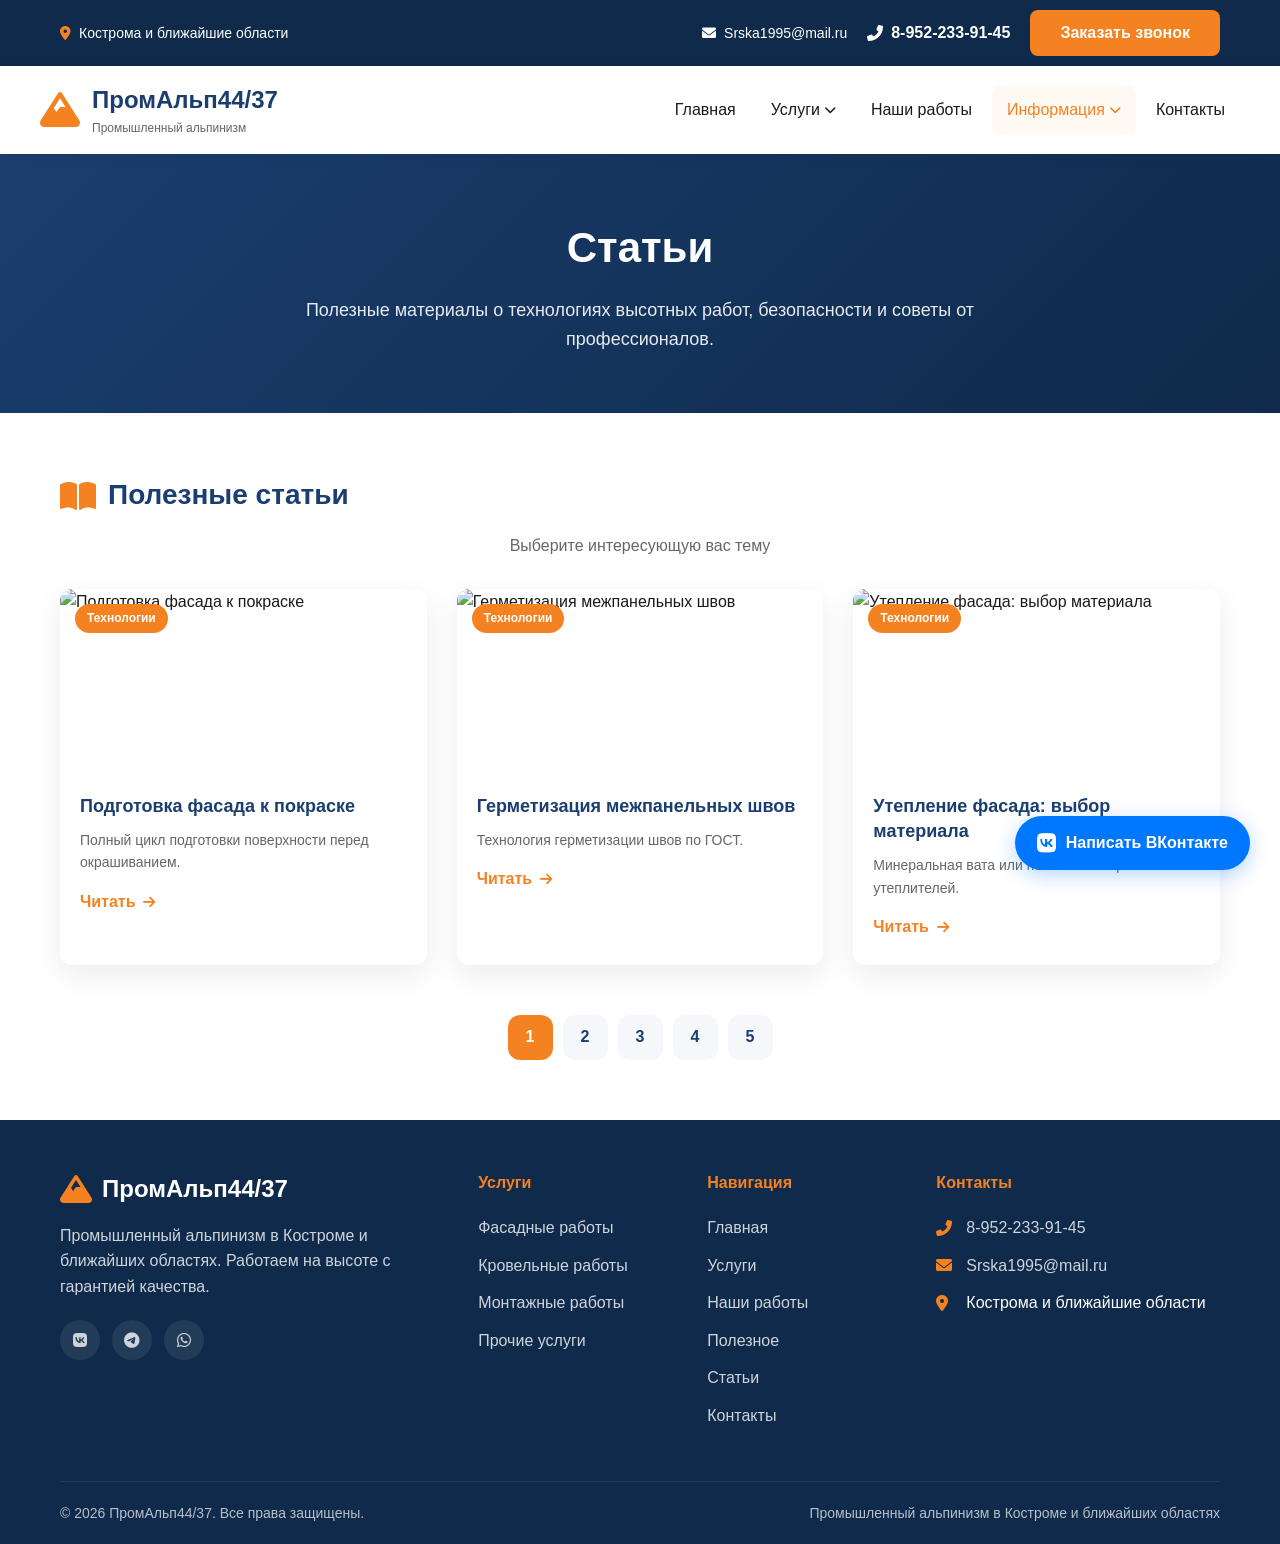
==== commit 4f1eac73: "обновление" ====
--- a/articles.html
+++ b/articles.html
@@ -1,15 +1,22 @@
 <!DOCTYPE html>
 <html lang="ru">
 <head>
+    <!-- Основные SEO-теги -->
+    <title>ПромАльп44/37 — промышленный альпинизм в Костроме и области</title>
+    <meta name="description" content="Профессиональные высотные работы в Костроме и ближайших областях. Утепление фасадов, герметизация швов, мойка окон, чистка кровли. Гарантия, работаем по договору. Звоните 8-952-233-91-45!">
+    <meta name="keywords" content="промышленный альпинизм, Кострома, высотные работы, утепление фасада, герметизация швов, мойка окон, чистка кровли, монтаж кондиционеров, спил деревьев, альпинисты Кострома">
+    <meta name="author" content="ПромАльп44/37">
     <meta charset="UTF-8">
     <meta name="viewport" content="width=device-width, initial-scale=1.0">
-    <title>Статьи — ПромАльп44/37</title>
 
     <!-- Favicon -->
     <link rel="icon" href="data:image/svg+xml,%3Csvg xmlns='http://www.w3.org/2000/svg' viewBox='0 0 100 100'%3E%3Ctext y='.9em' font-size='85'%3E🏔️%3C/text%3E%3C/svg%3E">
 
+    <!-- Стили -->
     <link rel="stylesheet" href="style.css">
     <link rel="stylesheet" href="https://cdnjs.cloudflare.com/ajax/libs/font-awesome/6.0.0/css/all.min.css">
+</head>
+<body>
 
     <style>
         .page-header {
@@ -316,7 +323,6 @@
                 <button class="mobile-toggle" id="mobile-toggle"><i class="fas fa-bars"></i></button>
                 <ul class="nav-menu" id="nav-menu">
                     <li class="nav-item"><a href="index.html" class="nav-link">Главная</a></li>
-
                     <li class="nav-item dropdown">
                         <a href="services.html" class="nav-link dropdown-toggle">Услуги <i class="fas fa-chevron-down"></i></a>
                         <div class="mega-menu mega-menu--services">
@@ -496,4 +502,4 @@
         document.addEventListener('keydown', e => { if (e.key === 'Escape') closeModal(); });
     </script>
 </body>
-</html>+</html>
--- a/style.css
+++ b/style.css
@@ -33,7 +33,6 @@
     padding: 0 20px;
 }
 
-/* Убираем все маркеры списков */
 ul, ol {
     list-style: none !important;
     padding-left: 0 !important;
@@ -111,7 +110,7 @@
     background: var(--secondary-dark);
 }
 
-/* ========== ШАПКА И МЕГА-МЕНЮ ========== */
+/* ========== ШАПКА И МЕНЮ ========== */
 .header {
     background: var(--white);
     box-shadow: 0 2px 15px rgba(0,0,0,0.05);
@@ -125,6 +124,8 @@
     justify-content: space-between;
     align-items: center;
     padding: 15px 0;
+    flex-wrap: wrap;
+    gap: 15px;
 }
 
 .logo {
@@ -162,6 +163,8 @@
 
 .nav-menu {
     display: flex;
+    flex-wrap: wrap;
+    justify-content: center;
     list-style: none !important;
     gap: 5px;
     margin: 0;
@@ -178,13 +181,16 @@
 }
 
 .nav-link {
-    display: block;
-    padding: 12px 18px;
+    display: flex;
+    align-items: center;
+    height: 48px;
+    padding: 0 15px;
     color: var(--dark);
     text-decoration: none;
     font-weight: 500;
     transition: color 0.3s;
     border-radius: 8px;
+    white-space: nowrap;
 }
 
 .nav-link:hover,
@@ -260,36 +266,20 @@
     color: var(--secondary);
 }
 
-/* Позиционирование выпадающих меню */
 .nav-item.dropdown:first-of-type .mega-menu {
     left: 0 !important;
     right: auto !important;
 }
 
-.nav-item.dropdown:last-of-type .mega-menu,
-.nav-item.dropdown:nth-last-child(2) .mega-menu {
+.nav-item.dropdown:last-of-type .mega-menu {
     left: auto !important;
     right: 0 !important;
     min-width: 400px !important;
     max-width: 500px !important;
 }
 
-/* Компактное меню для Информации */
-.mega-menu--info {
-    max-width: 500px;
-}
-
-.mega-menu--info .mega-menu__container {
-    grid-template-columns: repeat(2, 1fr);
-}
-
 .mobile-toggle {
     display: none;
-    background: none;
-    border: none;
-    font-size: 24px;
-    color: var(--primary);
-    cursor: pointer;
 }
 
 /* ========== СЛАЙДЕР ========== */
@@ -911,15 +901,22 @@
 }
 
 /* ========== АДАПТИВНОСТЬ ========== */
-@media (max-width: 1200px) {
-    .mega-menu__container { grid-template-columns: repeat(2, 1fr); }
-    .workflow__steps { grid-template-columns: repeat(3, 1fr); }
-    .nav-item.dropdown:nth-last-child(2) .mega-menu {
-        right: -50px !important;
+@media (max-width: 992px) {
+    .header__container {
+        justify-content: center;
     }
-}
-
-@media (max-width: 992px) {
+
+    .nav-menu {
+        justify-content: center;
+        width: 100%;
+    }
+
+    .nav-link {
+        padding: 0 12px;
+        font-size: 14px;
+        height: 42px;
+    }
+
     .services-tiles__grid { grid-template-columns: repeat(2, 1fr); }
     .stats__grid { grid-template-columns: repeat(2, 1fr); }
     .advantages__grid { grid-template-columns: 1fr; }
@@ -927,8 +924,10 @@
     .footer__top { grid-template-columns: repeat(2, 1fr); }
     .calculator-box { grid-template-columns: 1fr; }
     .calculator-box__image { display: none; }
-    .nav-item.dropdown:nth-last-child(2) .mega-menu {
-        right: -100px !important;
+
+    .mega-menu {
+        min-width: 350px !important;
+        max-width: 500px !important;
     }
 }
 
@@ -937,21 +936,15 @@
     .top-bar__left { flex-direction: column; gap: 5px; }
     .top-bar__right { flex-wrap: wrap; justify-content: center; }
 
-    .mobile-toggle { display: block; }
     .nav-menu {
-        display: none;
-        position: absolute;
-        top: 100%;
-        left: 0;
-        right: 0;
-        background: var(--white);
-        flex-direction: column;
-        padding: 20px;
-        box-shadow: 0 10px 20px rgba(0,0,0,0.1);
+        gap: 0;
     }
-    .nav-menu.active { display: flex; }
-    .mega-menu { display: none !important; }
-    .nav-item.dropdown:hover .mega-menu { display: none !important; }
+
+    .nav-link {
+        padding: 0 10px;
+        font-size: 13px;
+        height: 40px;
+    }
 
     .slide__title { font-size: 32px; }
     .slide__subtitle { font-size: 16px; }
@@ -965,9 +958,48 @@
 
     .vk-button span { display: none; }
     .vk-button { padding: 14px; border-radius: 50%; }
+
+    .mega-menu { display: none !important; }
+    .nav-item.dropdown:hover .mega-menu { display: none !important; }
 }
 
 @media (max-width: 480px) {
     .slide__buttons { flex-direction: column; }
     .form-row--double { grid-template-columns: 1fr; }
-}+
+    .nav-link {
+        padding: 0 8px;
+        font-size: 12px;
+        height: 36px;
+    }
+
+    .logo__title { font-size: 18px; }
+    .logo i { font-size: 32px; }
+}
+
+/* Открытие мега-меню по клику на мобильных */
+@media (max-width: 768px) {
+    .nav-item.dropdown.active .mega-menu {
+        display: block !important;
+        opacity: 1 !important;
+        visibility: visible !important;
+        transform: translateY(0) !important;
+        position: static;
+        width: 100% !important;
+        min-width: 100% !important;
+        max-width: 100% !important;
+        box-shadow: none;
+        border-radius: 0;
+        padding: 0;
+    }
+
+    .nav-item.dropdown.active .mega-menu__container {
+        grid-template-columns: 1fr !important;
+        padding: 15px !important;
+        gap: 15px !important;
+    }
+
+    .nav-item.dropdown .mega-menu {
+        display: none;
+    }
+}
